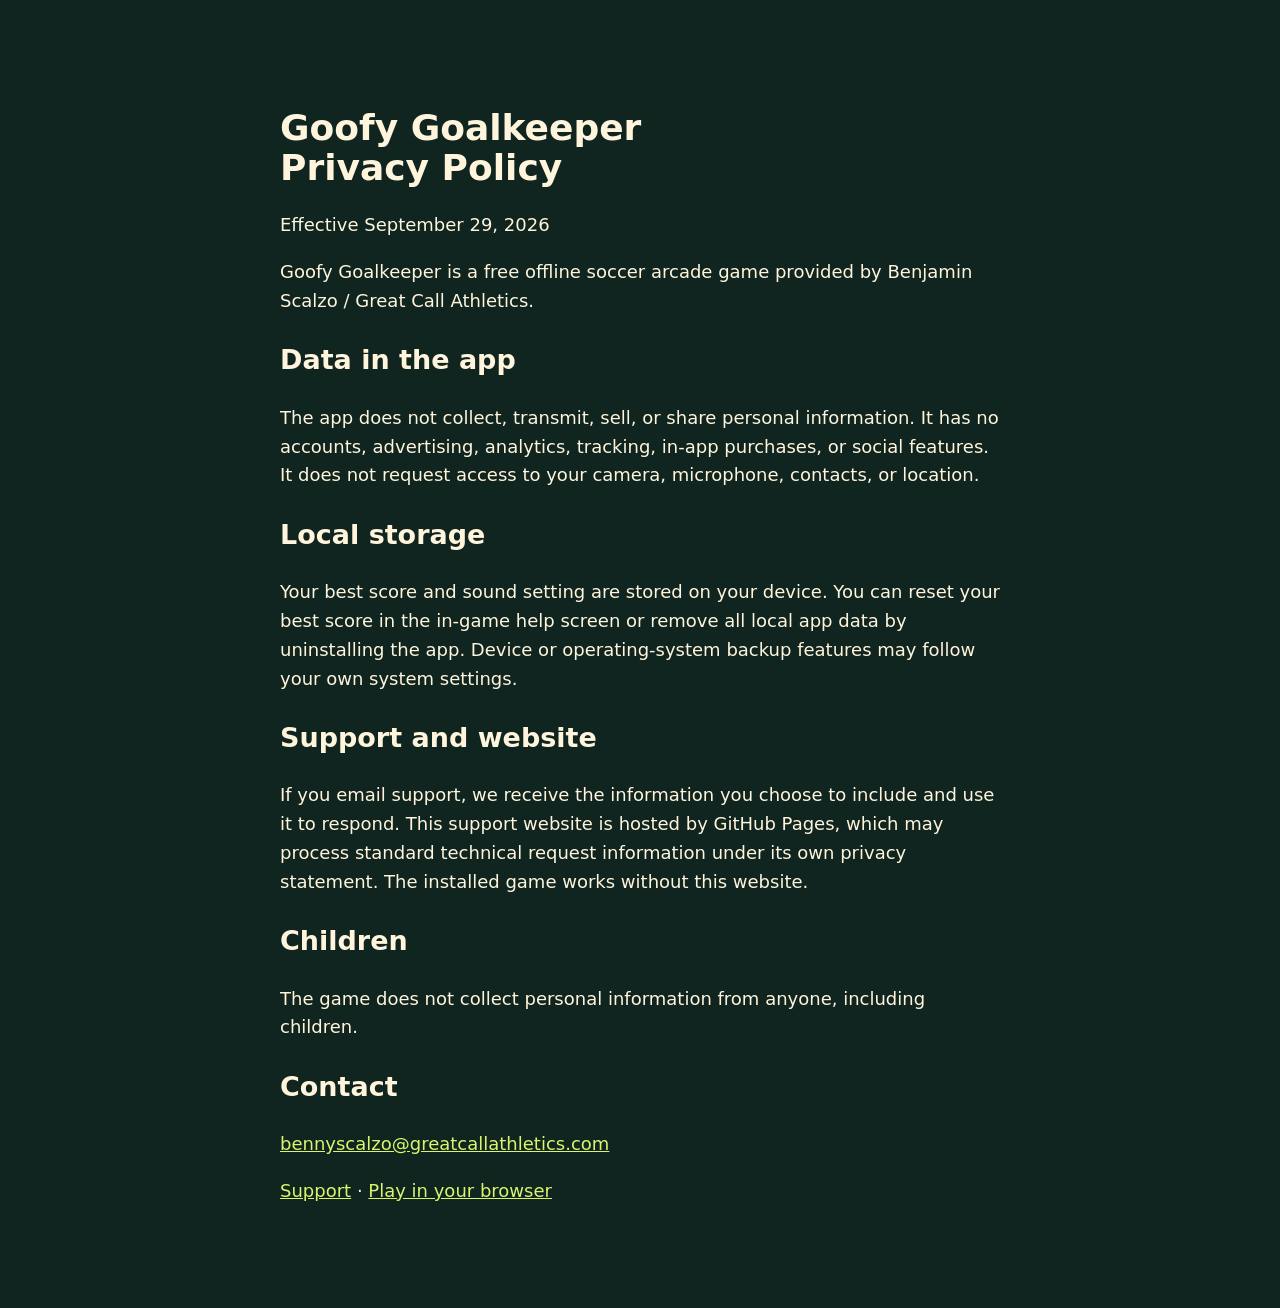
==== privacy.html @ c71d3927 "Publish Goofy Goalkeeper game and support pages" ====
<!doctype html><html lang="en"><meta charset="utf-8"><meta name="viewport" content="width=device-width,initial-scale=1"><title>Goofy Goalkeeper Privacy</title><style>body{max-width:720px;margin:60px auto;padding:24px;background:#10251f;color:#fff4dc;font:18px/1.6 system-ui}a{color:#d8f56d}h1{line-height:1.1}</style><h1>Goofy Goalkeeper<br>Privacy Policy</h1><p>Effective September 29, 2026</p><p>Goofy Goalkeeper is a free offline soccer arcade game provided by Benjamin Scalzo / Great Call Athletics.</p><h2>Data in the app</h2><p>The app does not collect, transmit, sell, or share personal information. It has no accounts, advertising, analytics, tracking, in-app purchases, or social features. It does not request access to your camera, microphone, contacts, or location.</p><h2>Local storage</h2><p>Your best score and sound setting are stored on your device. You can reset your best score in the in-game help screen or remove all local app data by uninstalling the app. Device or operating-system backup features may follow your own system settings.</p><h2>Support and website</h2><p>If you email support, we receive the information you choose to include and use it to respond. This support website is hosted by GitHub Pages, which may process standard technical request information under its own privacy statement. The installed game works without this website.</p><h2>Children</h2><p>The game does not collect personal information from anyone, including children.</p><h2>Contact</h2><p><a href="mailto:bennyscalzo@greatcallathletics.com">bennyscalzo@greatcallathletics.com</a></p><p><a href="support.html">Support</a> · <a href="index.html">Play in your browser</a></p></html>
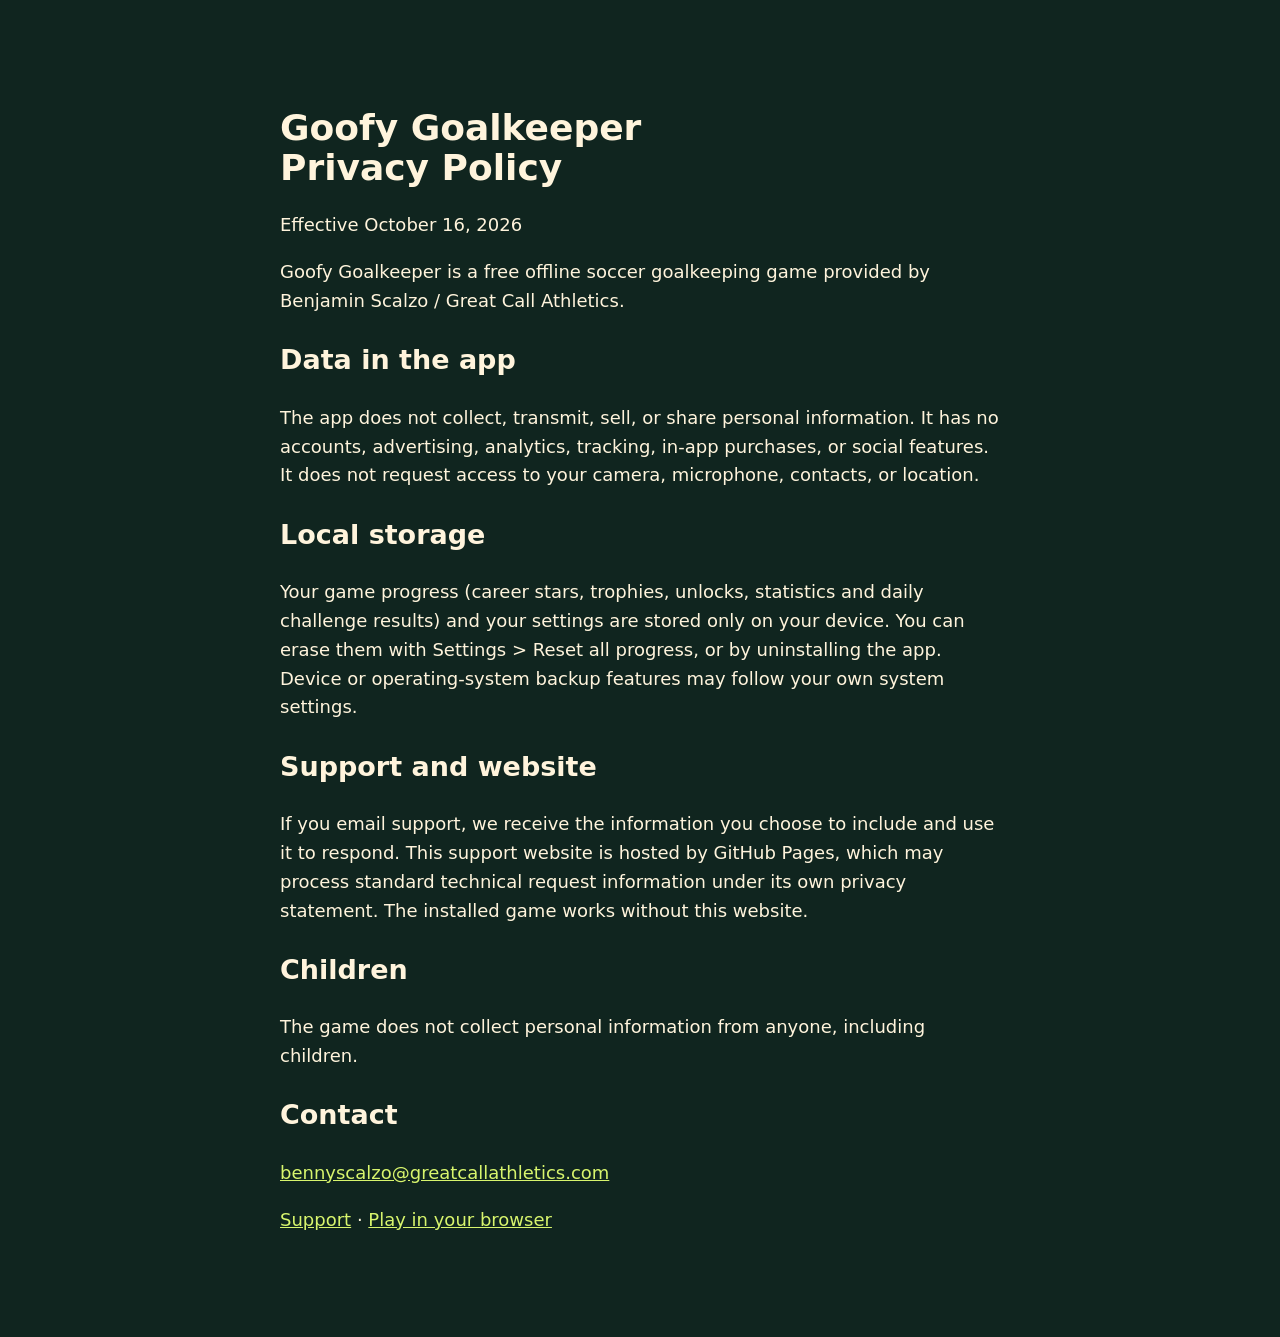
==== commit b878e095: "Publish rebuilt Goofy Goalkeeper web game, build 3 review recording and updated support/privacy The " ====
--- a/privacy.html
+++ b/privacy.html
@@ -1 +1 @@
-<!doctype html><html lang="en"><meta charset="utf-8"><meta name="viewport" content="width=device-width,initial-scale=1"><title>Goofy Goalkeeper Privacy</title><style>body{max-width:720px;margin:60px auto;padding:24px;background:#10251f;color:#fff4dc;font:18px/1.6 system-ui}a{color:#d8f56d}h1{line-height:1.1}</style><h1>Goofy Goalkeeper<br>Privacy Policy</h1><p>Effective September 29, 2026</p><p>Goofy Goalkeeper is a free offline soccer arcade game provided by Benjamin Scalzo / Great Call Athletics.</p><h2>Data in the app</h2><p>The app does not collect, transmit, sell, or share personal information. It has no accounts, advertising, analytics, tracking, in-app purchases, or social features. It does not request access to your camera, microphone, contacts, or location.</p><h2>Local storage</h2><p>Your best score and sound setting are stored on your device. You can reset your best score in the in-game help screen or remove all local app data by uninstalling the app. Device or operating-system backup features may follow your own system settings.</p><h2>Support and website</h2><p>If you email support, we receive the information you choose to include and use it to respond. This support website is hosted by GitHub Pages, which may process standard technical request information under its own privacy statement. The installed game works without this website.</p><h2>Children</h2><p>The game does not collect personal information from anyone, including children.</p><h2>Contact</h2><p><a href="mailto:bennyscalzo@greatcallathletics.com">bennyscalzo@greatcallathletics.com</a></p><p><a href="support.html">Support</a> · <a href="index.html">Play in your browser</a></p></html>
+<!doctype html><html lang="en"><meta charset="utf-8"><meta name="viewport" content="width=device-width,initial-scale=1"><title>Goofy Goalkeeper Privacy</title><style>body{max-width:720px;margin:60px auto;padding:24px;background:#10251f;color:#fff4dc;font:18px/1.6 system-ui}a{color:#d8f56d}h1{line-height:1.1}</style><h1>Goofy Goalkeeper<br>Privacy Policy</h1><p>Effective October 16, 2026</p><p>Goofy Goalkeeper is a free offline soccer goalkeeping game provided by Benjamin Scalzo / Great Call Athletics.</p><h2>Data in the app</h2><p>The app does not collect, transmit, sell, or share personal information. It has no accounts, advertising, analytics, tracking, in-app purchases, or social features. It does not request access to your camera, microphone, contacts, or location.</p><h2>Local storage</h2><p>Your game progress (career stars, trophies, unlocks, statistics and daily challenge results) and your settings are stored only on your device. You can erase them with Settings &gt; Reset all progress, or by uninstalling the app. Device or operating-system backup features may follow your own system settings.</p><h2>Support and website</h2><p>If you email support, we receive the information you choose to include and use it to respond. This support website is hosted by GitHub Pages, which may process standard technical request information under its own privacy statement. The installed game works without this website.</p><h2>Children</h2><p>The game does not collect personal information from anyone, including children.</p><h2>Contact</h2><p><a href="mailto:bennyscalzo@greatcallathletics.com">bennyscalzo@greatcallathletics.com</a></p><p><a href="support.html">Support</a> · <a href="index.html">Play in your browser</a></p></html>
